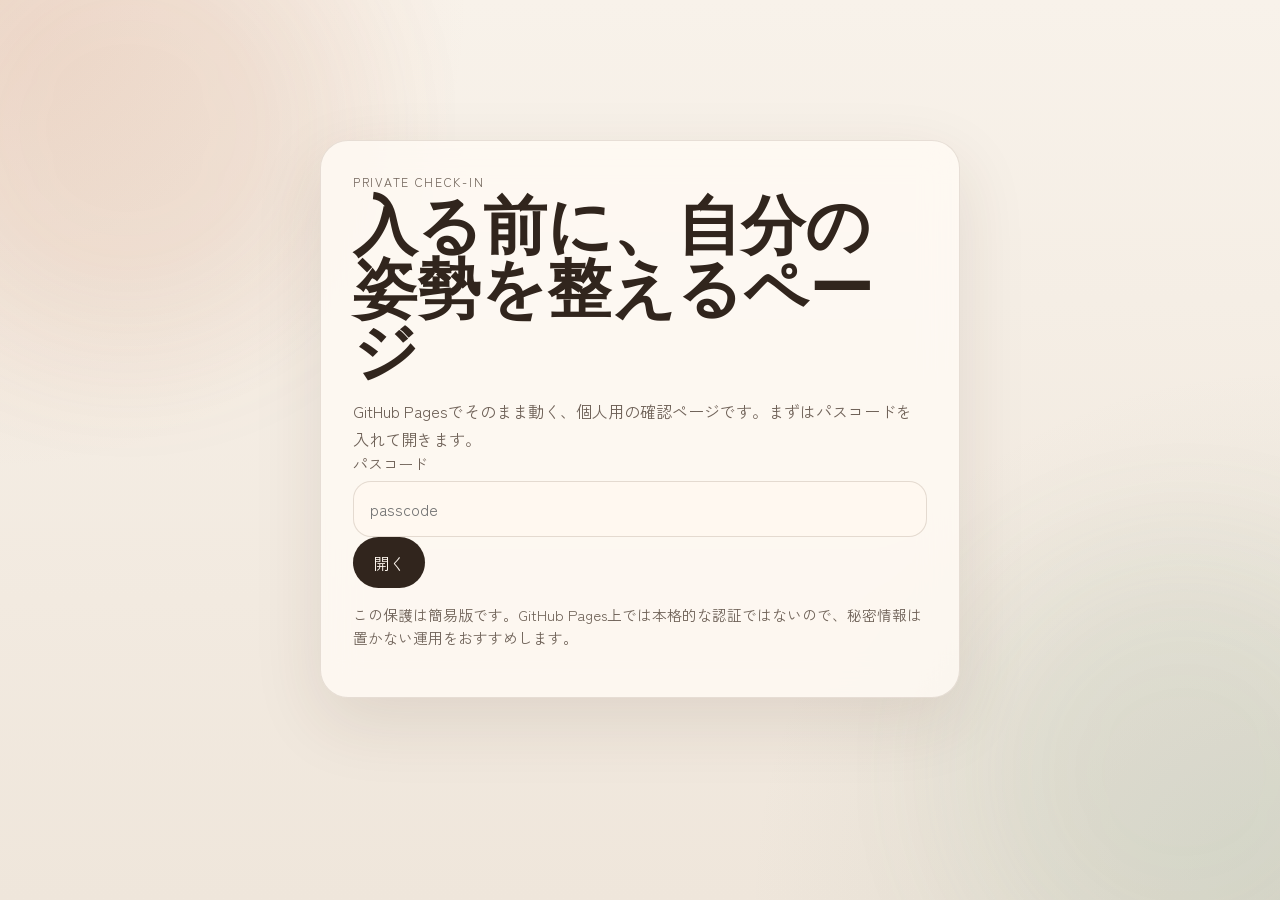
==== index.html @ 409ed8e8 "Initial site for QR pages and logs" ====
<!doctype html>
<html lang="ja">
  <head>
    <meta charset="UTF-8" />
    <meta name="viewport" content="width=device-width, initial-scale=1.0" />
    <title>Conversation Reset</title>
    <link rel="preconnect" href="https://fonts.googleapis.com" />
    <link rel="preconnect" href="https://fonts.gstatic.com" crossorigin />
    <link
      href="https://fonts.googleapis.com/css2?family=Zen+Kaku+Gothic+New:wght@400;500;700&family=Cormorant+Garamond:wght@500;600&display=swap"
      rel="stylesheet"
    />
    <link rel="stylesheet" href="./styles.css" />
  </head>
  <body>
    <div class="background-blur background-blur-left"></div>
    <div class="background-blur background-blur-right"></div>

    <main class="shell">
      <section class="gate card" id="gate">
        <p class="eyebrow">Private Check-In</p>
        <h1>入る前に、自分の姿勢を整えるページ</h1>
        <p class="lead">
          GitHub Pagesでそのまま動く、個人用の確認ページです。まずはパスコードを入れて開きます。
        </p>
        <label class="field">
          <span>パスコード</span>
          <input id="passcode-input" type="password" placeholder="passcode" autocomplete="current-password" />
        </label>
        <button id="unlock-button" class="primary-button" type="button">開く</button>
        <p id="gate-message" class="hint">
          この保護は簡易版です。GitHub Pages上では本格的な認証ではないので、秘密情報は置かない運用をおすすめします。
        </p>
      </section>

      <section class="app hidden" id="app">
        <header class="hero card">
          <div>
            <p class="eyebrow">Conversation Reset</p>
            <h1>理解を先に置くための、小さな儀式</h1>
            <p class="lead">
              質問だけで終わらせず、仮説を持って向き合う。好意は言葉だけではなく、行動でも示す。
            </p>
          </div>
          <div class="hero-actions">
            <button id="lock-button" class="ghost-button" type="button">閉じる</button>
            <button id="export-button" class="ghost-button" type="button">記録を書き出す</button>
          </div>
        </header>

        <section class="grid">
          <article class="card">
            <p class="section-label">Before You Enter</p>
            <h2>今日の前提</h2>
            <div class="checklist" id="entry-checklist"></div>
          </article>

          <article class="card">
            <p class="section-label">Hypothesis</p>
            <h2>仮説ベースで聞くための準備</h2>
            <div class="stack">
              <label class="field">
                <span>今の自分の仮説</span>
                <textarea id="hypothesis-input" rows="4" placeholder="例: 連絡の仕方が雑に見えて、不安や軽視された感じにつながっているかもしれない。"></textarea>
              </label>
              <label class="field">
                <span>仮説をやわらかく聞く言い方</span>
                <textarea id="question-input" rows="3" placeholder="例: もしかして、今日のやり取りが雑に感じて嫌だったから怒ってる?"></textarea>
              </label>
            </div>
          </article>

          <article class="card">
            <p class="section-label">Her Lens</p>
            <h2>彼女が大事にしていること</h2>
            <label class="field">
              <span>理想の順位メモ</span>
              <textarea id="her-priorities" rows="6" placeholder="上から順位で書く。例: 1. 安心感 2. 行動での愛情 3. 比較しないこと"></textarea>
            </label>
            <label class="field">
              <span>行動で示せたこと</span>
              <textarea id="action-signals" rows="4" placeholder="例: 今日は話を遮らず最後まで聞いた / 帰る前に次回の改善を具体化した"></textarea>
            </label>
          </article>

          <article class="card">
            <p class="section-label">My Lens</p>
            <h2>自分の優先順位とズレ</h2>
            <label class="field">
              <span>自分の順位メモ</span>
              <textarea id="my-priorities" rows="6" placeholder="自分が大事にしがちな順番を書く"></textarea>
            </label>
            <label class="field">
              <span>今日気をつけるズレ</span>
              <textarea id="gap-input" rows="4" placeholder="例: 正しさを急ぎすぎる / 気持ちの確認より説明を先にしやすい"></textarea>
            </label>
          </article>

          <article class="card wide">
            <p class="section-label">Conversation Notes</p>
            <h2>会話のあとに残すログ</h2>
            <div class="stack">
              <label class="field">
                <span>今日の会話の要点</span>
                <textarea id="summary-input" rows="4" placeholder="何が起きて、何が本当の論点だったか"></textarea>
              </label>
              <label class="field">
                <span>彼女の理想をどれくらいできたか</span>
                <textarea id="reflection-input" rows="4" placeholder="できたこと / できなかったこと / 次に直すこと"></textarea>
              </label>
              <label class="field">
                <span>次回の具体アクション</span>
                <textarea id="next-action-input" rows="3" placeholder="例: 次回は先に5分聞ききる / 比較っぽい表現は使わない"></textarea>
              </label>
            </div>
            <div class="button-row">
              <button id="save-button" class="primary-button" type="button">今日の記録を保存</button>
              <button id="clear-button" class="ghost-button" type="button">入力だけ消す</button>
            </div>
            <p id="save-message" class="hint"></p>
          </article>

          <article class="card wide">
            <p class="section-label">Saved Logs</p>
            <h2>これまでの記録</h2>
            <div id="logs" class="logs"></div>
          </article>
        </section>
      </section>
    </main>

    <script src="./config.js"></script>
    <script src="./script.js"></script>
  </body>
</html>
---- styles.css ----
:root {
  --bg: #f4efe7;
  --surface: rgba(255, 250, 244, 0.82);
  --surface-strong: rgba(255, 248, 240, 0.96);
  --ink: #31251d;
  --muted: #6f6258;
  --line: rgba(91, 67, 48, 0.14);
  --accent: #a25b3f;
  --accent-soft: #dfb89c;
  --shadow: 0 24px 70px rgba(74, 44, 29, 0.11);
}

* {
  box-sizing: border-box;
}

body {
  margin: 0;
  min-height: 100vh;
  font-family: "Zen Kaku Gothic New", sans-serif;
  color: var(--ink);
  background:
    radial-gradient(circle at top left, rgba(206, 140, 108, 0.18), transparent 30%),
    radial-gradient(circle at bottom right, rgba(107, 141, 119, 0.14), transparent 34%),
    linear-gradient(180deg, #f8f2ea 0%, #efe6db 100%);
}

.background-blur {
  position: fixed;
  width: 28rem;
  height: 28rem;
  border-radius: 999px;
  filter: blur(70px);
  opacity: 0.42;
  pointer-events: none;
}

.background-blur-left {
  top: -6rem;
  left: -6rem;
  background: rgba(191, 113, 73, 0.22);
}

.background-blur-right {
  right: -8rem;
  bottom: -6rem;
  background: rgba(125, 160, 133, 0.22);
}

.shell {
  width: min(1120px, calc(100% - 2rem));
  margin: 0 auto;
  padding: 2rem 0 4rem;
}

.card {
  background: var(--surface);
  border: 1px solid var(--line);
  border-radius: 28px;
  backdrop-filter: blur(18px);
  box-shadow: var(--shadow);
}

.gate,
.hero {
  padding: 2rem;
}

.gate {
  max-width: 640px;
  margin: 12vh auto 0;
}

.hero {
  display: flex;
  justify-content: space-between;
  gap: 1.5rem;
  align-items: flex-start;
}

.hero-actions,
.button-row {
  display: flex;
  gap: 0.75rem;
  flex-wrap: wrap;
}

.eyebrow,
.section-label {
  margin: 0 0 0.4rem;
  text-transform: uppercase;
  letter-spacing: 0.14em;
  font-size: 0.76rem;
  color: var(--muted);
}

h1,
h2 {
  margin: 0;
  font-family: "Cormorant Garamond", serif;
  line-height: 0.98;
}

h1 {
  font-size: clamp(2.4rem, 5vw, 4.4rem);
  margin-bottom: 0.8rem;
}

h2 {
  font-size: clamp(2rem, 3vw, 2.5rem);
  margin-bottom: 1rem;
}

.lead {
  margin: 0;
  max-width: 44rem;
  color: var(--muted);
  line-height: 1.7;
}

.grid {
  margin-top: 1.25rem;
  display: grid;
  gap: 1.25rem;
  grid-template-columns: repeat(2, minmax(0, 1fr));
}

.grid > .card {
  padding: 1.5rem;
}

.wide {
  grid-column: 1 / -1;
}

.field {
  display: grid;
  gap: 0.45rem;
}

.field + .field {
  margin-top: 1rem;
}

.field span {
  font-size: 0.94rem;
  color: var(--muted);
}

input,
textarea {
  width: 100%;
  border: 1px solid rgba(91, 67, 48, 0.16);
  border-radius: 18px;
  background: var(--surface-strong);
  padding: 0.95rem 1rem;
  font: inherit;
  color: var(--ink);
  resize: vertical;
  transition: border-color 180ms ease, transform 180ms ease, box-shadow 180ms ease;
}

input:focus,
textarea:focus {
  outline: none;
  border-color: rgba(162, 91, 63, 0.55);
  box-shadow: 0 0 0 4px rgba(162, 91, 63, 0.08);
  transform: translateY(-1px);
}

.primary-button,
.ghost-button {
  border: none;
  border-radius: 999px;
  padding: 0.85rem 1.25rem;
  font: inherit;
  cursor: pointer;
  transition: transform 180ms ease, opacity 180ms ease, background-color 180ms ease;
}

.primary-button {
  background: var(--ink);
  color: #fff8f0;
}

.ghost-button {
  background: rgba(255, 248, 240, 0.92);
  color: var(--ink);
  border: 1px solid rgba(91, 67, 48, 0.14);
}

.primary-button:hover,
.ghost-button:hover {
  transform: translateY(-1px);
}

.hint {
  margin-top: 0.9rem;
  font-size: 0.92rem;
  color: var(--muted);
  line-height: 1.6;
}

.stack {
  display: grid;
  gap: 0.75rem;
}

.checklist {
  display: grid;
  gap: 0.9rem;
}

.check-item {
  display: flex;
  gap: 0.8rem;
  align-items: flex-start;
  padding: 0.9rem 1rem;
  background: rgba(255, 248, 240, 0.75);
  border-radius: 20px;
  border: 1px solid rgba(91, 67, 48, 0.1);
}

.check-item input {
  width: 1.1rem;
  height: 1.1rem;
  margin-top: 0.15rem;
}

.check-item strong {
  display: block;
  font-size: 0.98rem;
}

.check-item p {
  margin: 0.15rem 0 0;
  color: var(--muted);
  font-size: 0.9rem;
  line-height: 1.55;
}

.logs {
  display: grid;
  gap: 0.9rem;
}

.log-item {
  background: rgba(255, 248, 240, 0.85);
  border: 1px solid rgba(91, 67, 48, 0.1);
  border-radius: 22px;
  padding: 1rem 1.1rem;
}

.log-item time {
  display: block;
  font-size: 0.84rem;
  color: var(--muted);
  margin-bottom: 0.45rem;
}

.log-item p {
  margin: 0.4rem 0;
  line-height: 1.6;
}

.hidden {
  display: none;
}

@media (max-width: 820px) {
  .shell {
    width: min(100% - 1rem, 1120px);
    padding-top: 1rem;
  }

  .hero,
  .grid {
    grid-template-columns: 1fr;
  }

  .hero {
    flex-direction: column;
  }
}
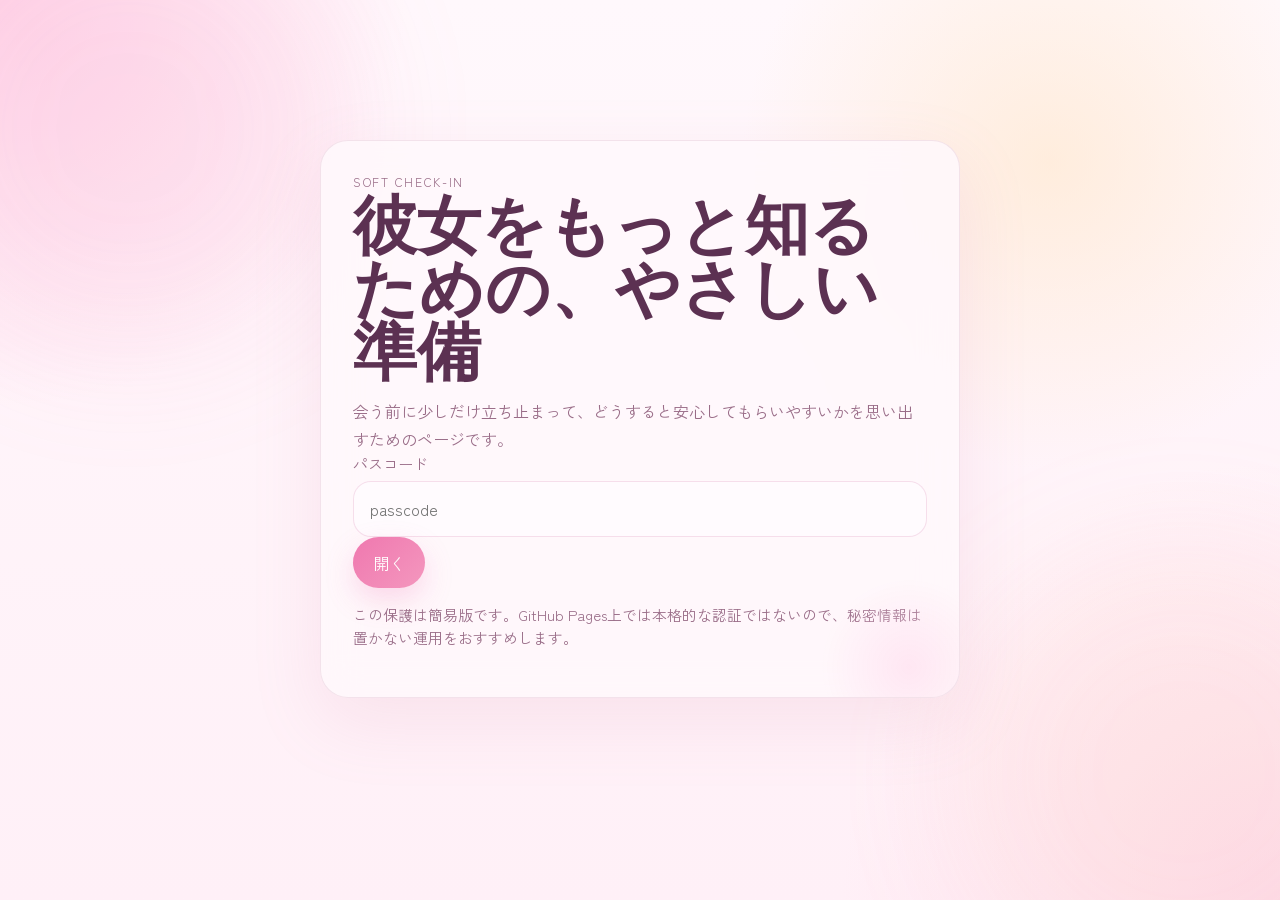
==== commit fcea1e9a: "Refresh site content and add trash guide" ====
--- a/index.html
+++ b/index.html
@@ -3,7 +3,7 @@
   <head>
     <meta charset="UTF-8" />
     <meta name="viewport" content="width=device-width, initial-scale=1.0" />
-    <title>Conversation Reset</title>
+    <title>Know Her Better</title>
     <link rel="preconnect" href="https://fonts.googleapis.com" />
     <link rel="preconnect" href="https://fonts.gstatic.com" crossorigin />
     <link
@@ -18,10 +18,10 @@
 
     <main class="shell">
       <section class="gate card" id="gate">
-        <p class="eyebrow">Private Check-In</p>
-        <h1>入る前に、自分の姿勢を整えるページ</h1>
+        <p class="eyebrow">Soft Check-In</p>
+        <h1>彼女をもっと知るための、やさしい準備</h1>
         <p class="lead">
-          GitHub Pagesでそのまま動く、個人用の確認ページです。まずはパスコードを入れて開きます。
+          会う前に少しだけ立ち止まって、どうすると安心してもらいやすいかを思い出すためのページです。
         </p>
         <label class="field">
           <span>パスコード</span>
@@ -36,94 +36,146 @@
       <section class="app hidden" id="app">
         <header class="hero card">
           <div>
-            <p class="eyebrow">Conversation Reset</p>
-            <h1>理解を先に置くための、小さな儀式</h1>
+            <p class="eyebrow">Know Her Better</p>
+            <h1>今日は、彼女をもう少し深く知りにいく</h1>
             <p class="lead">
-              質問だけで終わらせず、仮説を持って向き合う。好意は言葉だけではなく、行動でも示す。
+              正しさを急がず、気持ちの背景を見にいく。言葉だけでなく、安心につながる行動でも向き合う。
             </p>
           </div>
           <div class="hero-actions">
             <button id="lock-button" class="ghost-button" type="button">閉じる</button>
-            <button id="export-button" class="ghost-button" type="button">記録を書き出す</button>
           </div>
         </header>
 
         <section class="grid">
+          <article class="card wide">
+            <p class="section-label">Linked Pages</p>
+            <h2>生活メモへのリンク</h2>
+            <div class="link-cards">
+              <a class="link-card" href="./how-to-wash.html">
+                <strong>お風呂掃除ガイド</strong>
+                <p>毎日・週1・月1の掃除頻度と、床掃除ロボの手入れを整理したページ。</p>
+              </a>
+              <a class="link-card" href="./how-to-trash.html">
+                <strong>ゴミ出しガイド</strong>
+                <p>曜日ごとの分別と、出し方の注意点を表でまとめたページ。</p>
+              </a>
+            </div>
+          </article>
+
           <article class="card">
             <p class="section-label">Before You Enter</p>
-            <h2>今日の前提</h2>
+            <h2>会う前に思い出すこと</h2>
             <div class="checklist" id="entry-checklist"></div>
           </article>
 
           <article class="card">
-            <p class="section-label">Hypothesis</p>
-            <h2>仮説ベースで聞くための準備</h2>
-            <div class="stack">
-              <label class="field">
-                <span>今の自分の仮説</span>
-                <textarea id="hypothesis-input" rows="4" placeholder="例: 連絡の仕方が雑に見えて、不安や軽視された感じにつながっているかもしれない。"></textarea>
-              </label>
-              <label class="field">
-                <span>仮説をやわらかく聞く言い方</span>
-                <textarea id="question-input" rows="3" placeholder="例: もしかして、今日のやり取りが雑に感じて嫌だったから怒ってる?"></textarea>
-              </label>
+            <p class="section-label">Priorities</p>
+            <h2>二人の優先順位</h2>
+            <div class="priority-columns">
+              <section class="priority-card">
+                <p class="priority-label">彼女</p>
+                <ol class="priority-list">
+                  <li>感情への寄り添いが先にあること</li>
+                  <li>指示待ちではなく、打ち手を持って考えてくれること</li>
+                  <li>好意を行動で見せてくれること</li>
+                  <li>比較せず、自分をまっすぐ見てくれること</li>
+                </ol>
+              </section>
+              <section class="priority-card">
+                <p class="priority-label">自分</p>
+                <ol class="priority-list">
+                  <li>何を直せばいいかを早く知りたい</li>
+                  <li>解決策や打ち手を出して前に進めたい</li>
+                  <li>会話を整理して理解したい</li>
+                  <li>問題を早く収めたい</li>
+                </ol>
+              </section>
+            </div>
+          </article>
+
+          <article class="card">
+            <p class="section-label">Examples</p>
+            <h2>すれ違いやすい場面</h2>
+            <div class="examples">
+              <article class="example-item">
+                <strong>「なんで怒ってるの?」だけで終わる</strong>
+                <p>気持ちを理解しようとしていないように見えやすい。仮説なしの質問だけだと、丸投げに感じられる。</p>
+                <p class="example-voice">例: 「もしかして、雑に扱われた感じがして嫌だった?」まで添える。</p>
+              </article>
+              <article class="example-item">
+                <strong>キレている時に「キレないで」と返す</strong>
+                <p>感情そのものを止めようとすると、理由を見てもらえない感覚につながる。</p>
+                <p class="example-voice">例: 「怒ってるのは、軽く扱われた感じがしたから?」と理由に向かう。</p>
+              </article>
+              <article class="example-item">
+                <strong>説明や正しさを先に出す</strong>
+                <p>自分の事情を先に話すと、受け止めてもらえなかった印象が残りやすい。</p>
+                <p class="example-voice">例: まず「それは嫌だったよね」と受け止めてから、自分の話は後にする。</p>
+              </article>
+              <article class="example-item">
+                <strong>他人との比較が混ざる</strong>
+                <p>誰かと比べて下げられたと感じると、それだけで強いNGになる。</p>
+                <p class="example-voice">例: 比較は完全に避けて、「あなたに対して自分がどうしたか」だけで話す。</p>
+              </article>
             </div>
           </article>
 
           <article class="card">
             <p class="section-label">Her Lens</p>
-            <h2>彼女が大事にしていること</h2>
-            <label class="field">
-              <span>理想の順位メモ</span>
-              <textarea id="her-priorities" rows="6" placeholder="上から順位で書く。例: 1. 安心感 2. 行動での愛情 3. 比較しないこと"></textarea>
-            </label>
-            <label class="field">
-              <span>行動で示せたこと</span>
-              <textarea id="action-signals" rows="4" placeholder="例: 今日は話を遮らず最後まで聞いた / 帰る前に次回の改善を具体化した"></textarea>
-            </label>
+            <h2>彼女が安心しやすいポイント</h2>
+            <div class="principles">
+              <article class="principle-item">
+                <strong>指示待ちではなく、打ち手を持つ</strong>
+                <p>何が嫌だったかを理解した上で、自分から改善案まで考えて持っていく。</p>
+              </article>
+              <article class="principle-item">
+                <strong>好意は行動ベースで見られる</strong>
+                <p>「好きと言った」より「自分のために何をしてくれたか」で評価されやすい。</p>
+              </article>
+              <article class="principle-item">
+                <strong>仮説つきで確認する</strong>
+                <p>「何で怒ってるの?」ではなく、「こう感じたから怒ってる?」と解像度を上げる。</p>
+              </article>
+            </div>
           </article>
 
           <article class="card">
-            <p class="section-label">My Lens</p>
-            <h2>自分の優先順位とズレ</h2>
-            <label class="field">
-              <span>自分の順位メモ</span>
-              <textarea id="my-priorities" rows="6" placeholder="自分が大事にしがちな順番を書く"></textarea>
-            </label>
-            <label class="field">
-              <span>今日気をつけるズレ</span>
-              <textarea id="gap-input" rows="4" placeholder="例: 正しさを急ぎすぎる / 気持ちの確認より説明を先にしやすい"></textarea>
-            </label>
+            <p class="section-label">Ready Phrases</p>
+            <h2>言い方のヒント</h2>
+            <div class="examples compact">
+              <article class="example-item">
+                <strong>悪い例</strong>
+                <p>「なんで怒ってるの?」</p>
+                <p class="example-voice">良い例: 「感情の寄り添いがなかったから、嫌だった?」</p>
+              </article>
+              <article class="example-item">
+                <strong>悪い例</strong>
+                <p>「そんなつもりじゃなかった」</p>
+                <p class="example-voice">良い例: 「そう受け取られる行動だったのは事実だね」</p>
+              </article>
+              <article class="example-item">
+                <strong>悪い例</strong>
+                <p>「次は気をつける」</p>
+                <p class="example-voice">良い例: 「次はまず最後まで聞いてから返す。比較っぽい言い方は使わない」</p>
+              </article>
+            </div>
           </article>
 
           <article class="card wide">
-            <p class="section-label">Conversation Notes</p>
-            <h2>会話のあとに残すログ</h2>
-            <div class="stack">
-              <label class="field">
-                <span>今日の会話の要点</span>
-                <textarea id="summary-input" rows="4" placeholder="何が起きて、何が本当の論点だったか"></textarea>
-              </label>
-              <label class="field">
-                <span>彼女の理想をどれくらいできたか</span>
-                <textarea id="reflection-input" rows="4" placeholder="できたこと / できなかったこと / 次に直すこと"></textarea>
-              </label>
-              <label class="field">
-                <span>次回の具体アクション</span>
-                <textarea id="next-action-input" rows="3" placeholder="例: 次回は先に5分聞ききる / 比較っぽい表現は使わない"></textarea>
-              </label>
+            <p class="section-label">Friction Point</p>
+            <h2>今、問題になりやすいところ</h2>
+            <div class="problem-note">
+              <p>
+                最近いちばん大きいのは、ちゃんと対話できないこと。自分は早く前に進めたくて
+                <strong>打ち手ベースで要求</strong>しやすいけれど、彼女からすると
+                <strong>感情への寄り添いがないまま解決に進まれる</strong>感じがして、そこでイライラが強くなりやすい。
+              </p>
+              <p>
+                つまり今のズレは、何をするかより先に、
+                <strong>どう受け止めるか</strong>が足りなくなりやすいこと。まずは「何が嫌だったのか」「何が不安だったのか」を仮説つきで受け止めるところから始める。
+              </p>
             </div>
-            <div class="button-row">
-              <button id="save-button" class="primary-button" type="button">今日の記録を保存</button>
-              <button id="clear-button" class="ghost-button" type="button">入力だけ消す</button>
-            </div>
-            <p id="save-message" class="hint"></p>
-          </article>
-
-          <article class="card wide">
-            <p class="section-label">Saved Logs</p>
-            <h2>これまでの記録</h2>
-            <div id="logs" class="logs"></div>
           </article>
         </section>
       </section>
--- a/styles.css
+++ b/styles.css
@@ -1,13 +1,14 @@
 :root {
-  --bg: #f4efe7;
-  --surface: rgba(255, 250, 244, 0.82);
-  --surface-strong: rgba(255, 248, 240, 0.96);
-  --ink: #31251d;
-  --muted: #6f6258;
-  --line: rgba(91, 67, 48, 0.14);
-  --accent: #a25b3f;
-  --accent-soft: #dfb89c;
-  --shadow: 0 24px 70px rgba(74, 44, 29, 0.11);
+  --bg: #fff6fb;
+  --surface: rgba(255, 248, 252, 0.86);
+  --surface-strong: rgba(255, 252, 254, 0.98);
+  --ink: #5c3152;
+  --muted: #9a6d88;
+  --line: rgba(190, 126, 159, 0.18);
+  --accent: #ea78ac;
+  --accent-soft: #ffd4e7;
+  --accent-warm: #ffbfd6;
+  --shadow: 0 24px 70px rgba(214, 124, 165, 0.14);
 }
 
 * {
@@ -20,9 +21,10 @@
   font-family: "Zen Kaku Gothic New", sans-serif;
   color: var(--ink);
   background:
-    radial-gradient(circle at top left, rgba(206, 140, 108, 0.18), transparent 30%),
-    radial-gradient(circle at bottom right, rgba(107, 141, 119, 0.14), transparent 34%),
-    linear-gradient(180deg, #f8f2ea 0%, #efe6db 100%);
+    radial-gradient(circle at top left, rgba(255, 186, 218, 0.52), transparent 26%),
+    radial-gradient(circle at 82% 18%, rgba(255, 227, 191, 0.5), transparent 24%),
+    radial-gradient(circle at bottom right, rgba(251, 192, 219, 0.45), transparent 28%),
+    linear-gradient(180deg, #fff8fc 0%, #fff0f7 100%);
 }
 
 .background-blur {
@@ -38,13 +40,13 @@
 .background-blur-left {
   top: -6rem;
   left: -6rem;
-  background: rgba(191, 113, 73, 0.22);
+  background: rgba(246, 145, 189, 0.32);
 }
 
 .background-blur-right {
   right: -8rem;
   bottom: -6rem;
-  background: rgba(125, 160, 133, 0.22);
+  background: rgba(255, 209, 160, 0.28);
 }
 
 .shell {
@@ -59,6 +61,18 @@
   border-radius: 28px;
   backdrop-filter: blur(18px);
   box-shadow: var(--shadow);
+  position: relative;
+  overflow: hidden;
+}
+
+.card::after {
+  content: "";
+  position: absolute;
+  inset: auto -40px -60px auto;
+  width: 180px;
+  height: 180px;
+  background: radial-gradient(circle, rgba(255, 214, 233, 0.5) 0%, rgba(255, 214, 233, 0) 70%);
+  pointer-events: none;
 }
 
 .gate,
@@ -76,6 +90,9 @@
   justify-content: space-between;
   gap: 1.5rem;
   align-items: flex-start;
+  background:
+    linear-gradient(135deg, rgba(255, 242, 248, 0.96), rgba(255, 248, 252, 0.88)),
+    var(--surface);
 }
 
 .hero-actions,
@@ -118,6 +135,10 @@
   line-height: 1.7;
 }
 
+.hero .lead {
+  max-width: 36rem;
+}
+
 .grid {
   margin-top: 1.25rem;
   display: grid;
@@ -147,10 +168,11 @@
   color: var(--muted);
 }
 
-input,
+input[type="text"],
+input[type="password"],
 textarea {
   width: 100%;
-  border: 1px solid rgba(91, 67, 48, 0.16);
+  border: 1px solid rgba(223, 149, 185, 0.28);
   border-radius: 18px;
   background: var(--surface-strong);
   padding: 0.95rem 1rem;
@@ -160,11 +182,12 @@
   transition: border-color 180ms ease, transform 180ms ease, box-shadow 180ms ease;
 }
 
-input:focus,
+input[type="text"]:focus,
+input[type="password"]:focus,
 textarea:focus {
   outline: none;
-  border-color: rgba(162, 91, 63, 0.55);
-  box-shadow: 0 0 0 4px rgba(162, 91, 63, 0.08);
+  border-color: rgba(234, 120, 172, 0.62);
+  box-shadow: 0 0 0 4px rgba(234, 120, 172, 0.12);
   transform: translateY(-1px);
 }
 
@@ -179,14 +202,15 @@
 }
 
 .primary-button {
-  background: var(--ink);
-  color: #fff8f0;
+  background: linear-gradient(135deg, #ef78af, #f497be);
+  color: #fffdfd;
+  box-shadow: 0 12px 28px rgba(239, 120, 175, 0.25);
 }
 
 .ghost-button {
-  background: rgba(255, 248, 240, 0.92);
+  background: rgba(255, 250, 253, 0.95);
   color: var(--ink);
-  border: 1px solid rgba(91, 67, 48, 0.14);
+  border: 1px solid rgba(223, 149, 185, 0.22);
 }
 
 .primary-button:hover,
@@ -212,19 +236,23 @@
 }
 
 .check-item {
-  display: flex;
+  display: grid;
+  grid-template-columns: 1.2rem 1fr;
   gap: 0.8rem;
-  align-items: flex-start;
+  align-items: start;
   padding: 0.9rem 1rem;
-  background: rgba(255, 248, 240, 0.75);
+  background: linear-gradient(180deg, rgba(255, 249, 252, 0.9), rgba(255, 239, 246, 0.72));
   border-radius: 20px;
-  border: 1px solid rgba(91, 67, 48, 0.1);
+  border: 1px solid rgba(223, 149, 185, 0.18);
 }
 
 .check-item input {
   width: 1.1rem;
   height: 1.1rem;
   margin-top: 0.15rem;
+  accent-color: var(--accent);
+  transform: none;
+  box-shadow: none;
 }
 
 .check-item strong {
@@ -239,28 +267,126 @@
   line-height: 1.55;
 }
 
-.logs {
+.examples,
+.principles,
+.priority-columns {
+  display: grid;
+  gap: 0.8rem;
+}
+
+.link-cards {
   display: grid;
   gap: 0.9rem;
-}
-
-.log-item {
-  background: rgba(255, 248, 240, 0.85);
-  border: 1px solid rgba(91, 67, 48, 0.1);
+  grid-template-columns: repeat(2, minmax(0, 1fr));
+}
+
+.link-card {
+  display: block;
+  text-decoration: none;
+  color: inherit;
+  padding: 1rem 1.05rem;
+  border-radius: 20px;
+  border: 1px solid rgba(223, 149, 185, 0.18);
+  background: linear-gradient(180deg, rgba(255, 251, 253, 0.98), rgba(255, 236, 246, 0.82));
+  transition: transform 180ms ease, box-shadow 180ms ease;
+}
+
+.link-card:hover {
+  transform: translateY(-2px);
+  box-shadow: 0 14px 28px rgba(239, 120, 175, 0.14);
+}
+
+.link-card strong {
+  display: block;
+  margin-bottom: 0.35rem;
+}
+
+.link-card p {
+  margin: 0;
+  color: var(--muted);
+  line-height: 1.6;
+}
+
+.priority-columns {
+  grid-template-columns: repeat(2, minmax(0, 1fr));
+}
+
+.priority-card {
+  padding: 1rem;
+  border-radius: 20px;
+  border: 1px solid rgba(223, 149, 185, 0.18);
+  background: linear-gradient(180deg, rgba(255, 251, 253, 0.96), rgba(255, 238, 247, 0.82));
+}
+
+.priority-label {
+  margin: 0 0 0.6rem;
+  font-size: 0.92rem;
+  letter-spacing: 0.08em;
+  text-transform: uppercase;
+  color: var(--muted);
+}
+
+.priority-list {
+  margin: 0;
+  padding-left: 1.2rem;
+  line-height: 1.8;
+}
+
+.priority-list li + li {
+  margin-top: 0.25rem;
+}
+
+.example-item,
+.principle-item {
+  padding: 1rem;
+  border-radius: 20px;
+  border: 1px solid rgba(223, 149, 185, 0.18);
+  background: linear-gradient(180deg, rgba(255, 251, 253, 0.96), rgba(255, 238, 247, 0.82));
+}
+
+.example-item strong,
+.principle-item strong {
+  display: block;
+  margin-bottom: 0.35rem;
+  font-size: 0.98rem;
+}
+
+.example-item p,
+.principle-item p {
+  margin: 0;
+  color: var(--muted);
+  line-height: 1.6;
+}
+
+.example-voice {
+  margin-top: 0.45rem !important;
+  color: #b65082 !important;
+  font-weight: 500;
+}
+
+.compact .example-item {
+  padding: 0.9rem 1rem;
+}
+
+.problem-note {
+  padding: 1.1rem 1.15rem;
   border-radius: 22px;
-  padding: 1rem 1.1rem;
-}
-
-.log-item time {
-  display: block;
-  font-size: 0.84rem;
-  color: var(--muted);
-  margin-bottom: 0.45rem;
-}
-
-.log-item p {
-  margin: 0.4rem 0;
-  line-height: 1.6;
+  border: 1px solid rgba(223, 149, 185, 0.18);
+  background: linear-gradient(180deg, rgba(255, 251, 253, 0.98), rgba(255, 235, 245, 0.86));
+}
+
+.problem-note p {
+  margin: 0;
+  line-height: 1.8;
+  color: var(--muted);
+}
+
+.problem-note p + p {
+  margin-top: 0.85rem;
+}
+
+.problem-note strong {
+  color: var(--ink);
 }
 
 .hidden {
@@ -274,7 +400,9 @@
   }
 
   .hero,
-  .grid {
+  .grid,
+  .priority-columns,
+  .link-cards {
     grid-template-columns: 1fr;
   }
 
